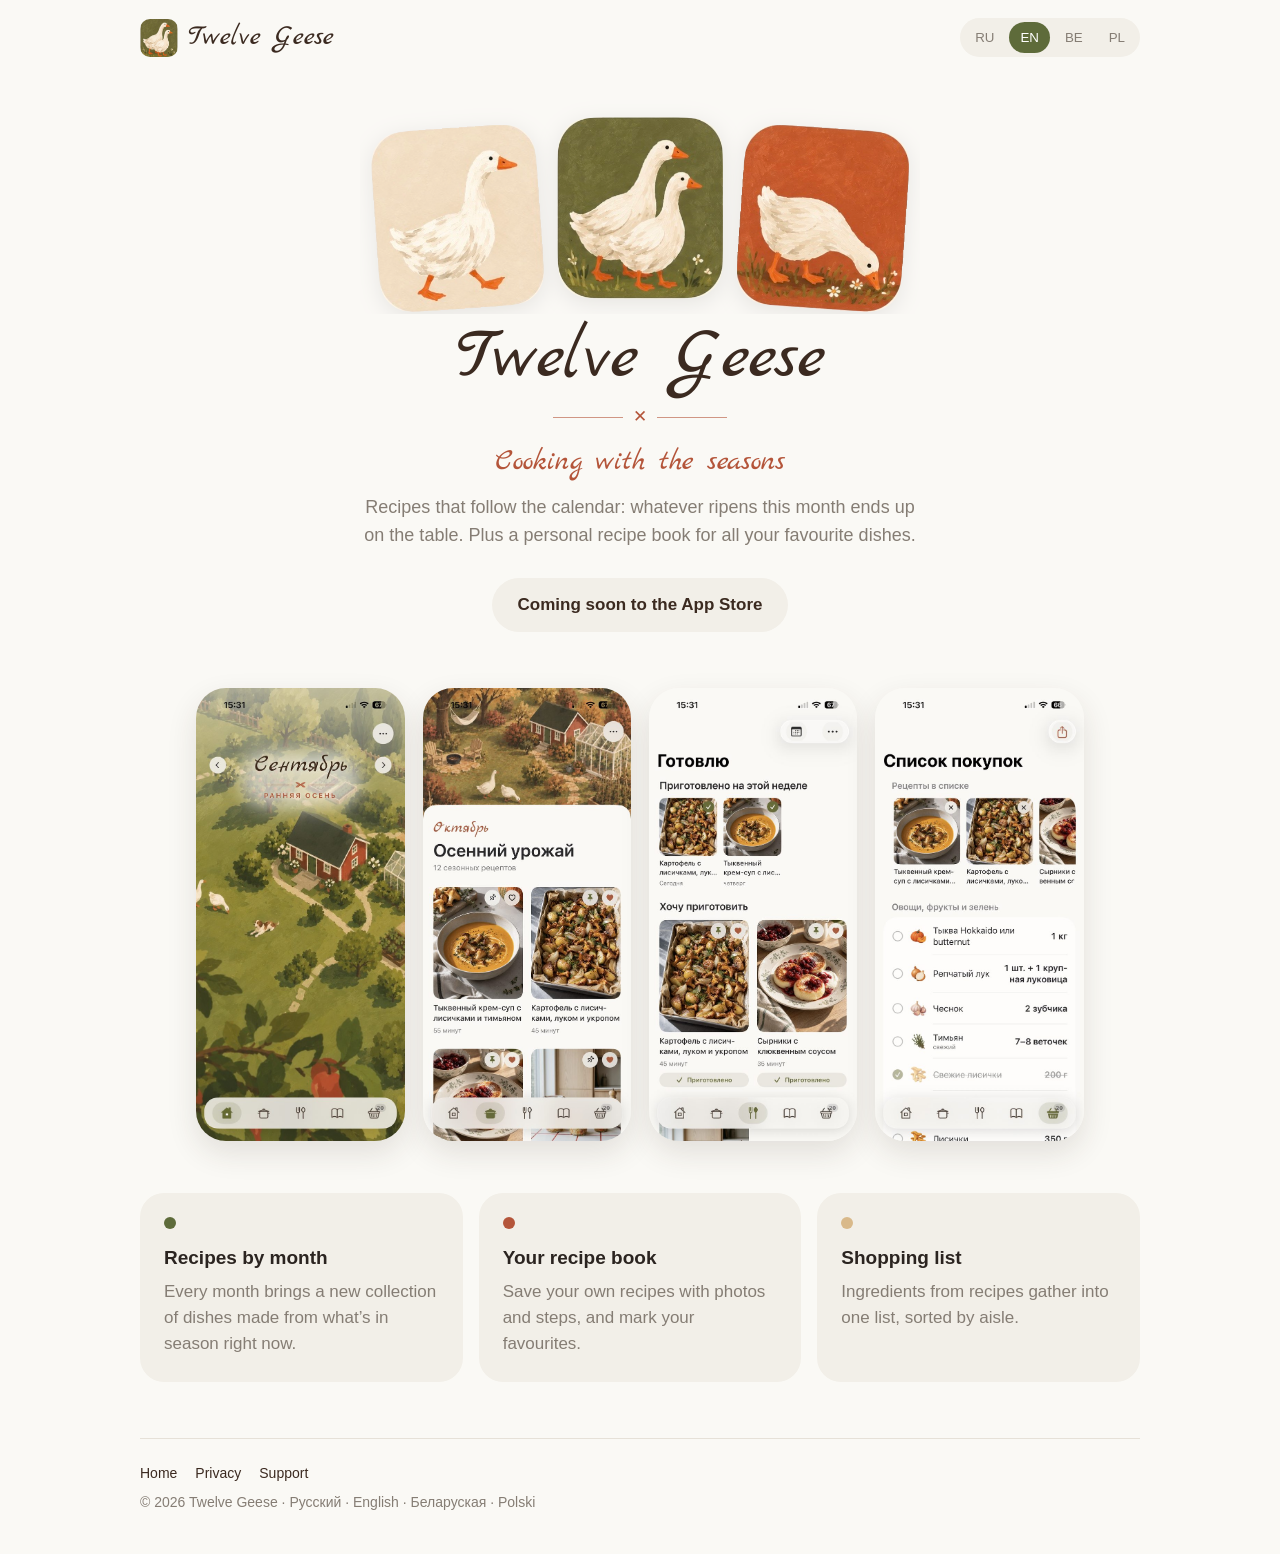
==== index.html @ 575ad0f3 "Add files via upload" ====
<!doctype html>
<html lang="ru">
<head>
<meta charset="utf-8">
<meta name="viewport" content="width=device-width, initial-scale=1">
<title>Twelve Geese</title>
<meta name="description" content="Twelve Geese — сезонные рецепты и личная книга рецептов для iPhone.">
<meta property="og:title" content="Twelve Geese">
<meta property="og:image" content="img/geese.png">
<link rel="icon" href="img/goose-icon.png">
<link rel="apple-touch-icon" href="img/goose-icon.png">
<link rel="preconnect" href="https://fonts.googleapis.com">
<link rel="preconnect" href="https://fonts.gstatic.com" crossorigin>
<link href="https://fonts.googleapis.com/css2?family=Marck+Script&display=swap" rel="stylesheet">
<link rel="stylesheet" href="style.css">
<script src="config.js"></script>
<script src="i18n.js"></script>
</head>
<body>
<span hidden ></span>
<div class="wrap">
<header>
  <a class="logo" href="index.html"><img src="img/goose-icon.png" alt="">Twelve Geese</a>
  <div class="langs" role="group" aria-label="Language">
    <button data-lang="ru">RU</button><button data-lang="en">EN</button><button data-lang="be">BE</button><button data-lang="pl">PL</button>
  </div>
</header>
<main>
<section class="hero">
  <img class="geese" src="img/geese.png" alt="Twelve Geese" width="975" height="375">
  <h1>Twelve Geese</h1>
  <div class="bow" aria-hidden="true">✕</div>
  <p class="tagline" data-i18n="tagline">Готовим по сезону</p>
  <p class="lead" data-i18n="lead"></p>
  <a id="store" class="store soon">Скоро в App Store</a>
</section>
<section class="shots" aria-label="Screenshots">
  <img src="img/autumn.jpg" alt="" loading="lazy">
  <img src="img/collection.jpg" alt="" loading="lazy">
  <img src="img/cooking.jpg" alt="" loading="lazy">
  <img src="img/shopping.jpg" alt="" loading="lazy">
</section>
<section class="features">
  <div class="feature"><div class="dot" style="background:#5E6B3A"></div><h3 data-i18n="f1_t"></h3><p data-i18n="f1_d"></p></div>
  <div class="feature"><div class="dot" style="background:#B4553A"></div><h3 data-i18n="f2_t"></h3><p data-i18n="f2_d"></p></div>
  <div class="feature"><div class="dot" style="background:#D9B98A"></div><h3 data-i18n="f3_t"></h3><p data-i18n="f3_d"></p></div>
</section>
</main>
<footer>
  <nav><a href="index.html" data-i18n="nav_home">Главная</a><a href="privacy.html" data-i18n="nav_privacy">Конфиденциальность</a><a href="support.html" data-i18n="nav_support">Поддержка</a></nav>
  © 2026 Twelve Geese · <span data-i18n="langs"></span>
</footer>
</div>
</body>
</html>
---- style.css ----
:root {
  --bg: #FAF9F5;
  --card: #F2EFE8;
  --text: #2B2420;
  --muted: #857D74;
  --brown: #3B2A20;
  --olive: #5E6B3A;
  --carrot: #B4553A;
  --line: #E6E1D8;
  color-scheme: light;
}
* { box-sizing: border-box; }
html { -webkit-text-size-adjust: 100%; }
body {
  margin: 0; background: var(--bg); color: var(--text);
  font: 17px/1.55 -apple-system, BlinkMacSystemFont, "SF Pro Text", "Segoe UI", Roboto, sans-serif;
}
a { color: var(--carrot); }
.wrap { max-width: 1040px; margin: 0 auto; padding: 0 20px; }

header { display: flex; align-items: center; justify-content: space-between; gap: 12px; flex-wrap: wrap; padding: 18px 0; }
.logo { display: flex; align-items: center; gap: 10px; text-decoration: none; color: var(--brown); font: 28px/1 "Marck Script", cursive; }
.logo img { width: 38px; height: 38px; border-radius: 10px; object-fit: cover; }
.langs { display: flex; gap: 4px; background: var(--card); padding: 4px; border-radius: 999px; }
.langs button {
  border: 0; background: none; font: 600 13px/1 inherit; font-family: inherit; color: var(--muted);
  padding: 8px 11px; border-radius: 999px; cursor: pointer;
}
.langs button[aria-pressed="true"] { background: var(--olive); color: #fff; }

.hero { text-align: center; padding: 24px 0 48px; }
.hero img.geese { width: min(560px, 100%); height: auto; display: block; margin: 0 auto 8px; }
.hero h1 { font: 72px/1.05 "Marck Script", cursive; color: var(--brown); margin: 0; }
.bow { display: flex; align-items: center; justify-content: center; gap: 10px; margin: 6px 0 14px; color: var(--carrot); }
.bow::before, .bow::after { content: ""; width: 70px; height: 1px; background: var(--carrot); opacity: .6; }
.tagline { font: 30px/1.2 "Marck Script", cursive; color: var(--carrot); margin: 0 0 14px; }
.lead { max-width: 560px; margin: 0 auto 28px; color: var(--muted); font-size: 18px; }
.store {
  display: inline-block; background: var(--brown); color: #fff; text-decoration: none;
  padding: 14px 26px; border-radius: 999px; font-weight: 600;
}
.store.soon { background: var(--card); color: var(--brown); }

.shots { display: flex; gap: 18px; overflow-x: auto; padding: 8px 4px 28px; scroll-snap-type: x mandatory; }
.shots img {
  flex: 0 0 auto; width: 230px; height: auto; border-radius: 30px; scroll-snap-align: center;
  box-shadow: 0 12px 30px rgba(59,42,32,.12);
}
@media (min-width: 1000px) { .shots { justify-content: center; overflow: visible; } .shots img { width: 21%; } }

.features { display: grid; grid-template-columns: repeat(auto-fit, minmax(240px, 1fr)); gap: 16px; padding: 24px 0 56px; }
.feature { background: var(--card); border-radius: 24px; padding: 24px; }
.feature h3 { margin: 0 0 6px; font-size: 19px; }
.feature p { margin: 0; color: var(--muted); }
.dot { width: 12px; height: 12px; border-radius: 50%; margin-bottom: 14px; }

.page { max-width: 720px; padding-bottom: 56px; }
.page h1 { font: 48px/1.1 "Marck Script", cursive; color: var(--brown); margin: 24px 0 4px; }
.page h2 { font-size: 20px; margin: 30px 0 6px; }
.page p { margin: 0 0 10px; }
.date { color: var(--muted); font-size: 15px; }
details { background: var(--card); border-radius: 18px; padding: 16px 20px; margin-bottom: 10px; }
summary { font-weight: 600; cursor: pointer; }
details p { margin: 10px 0 0; color: #5A524B; }

footer { border-top: 1px solid var(--line); padding: 24px 0 40px; color: var(--muted); font-size: 14px; }
footer nav { display: flex; gap: 18px; flex-wrap: wrap; margin-bottom: 8px; }
footer a { color: var(--brown); text-decoration: none; }

@media (max-width: 560px) {
  .hero h1 { font-size: 54px; }
  .tagline { font-size: 26px; }
  .page h1 { font-size: 40px; }
  .shots img { width: 62vw; }
}
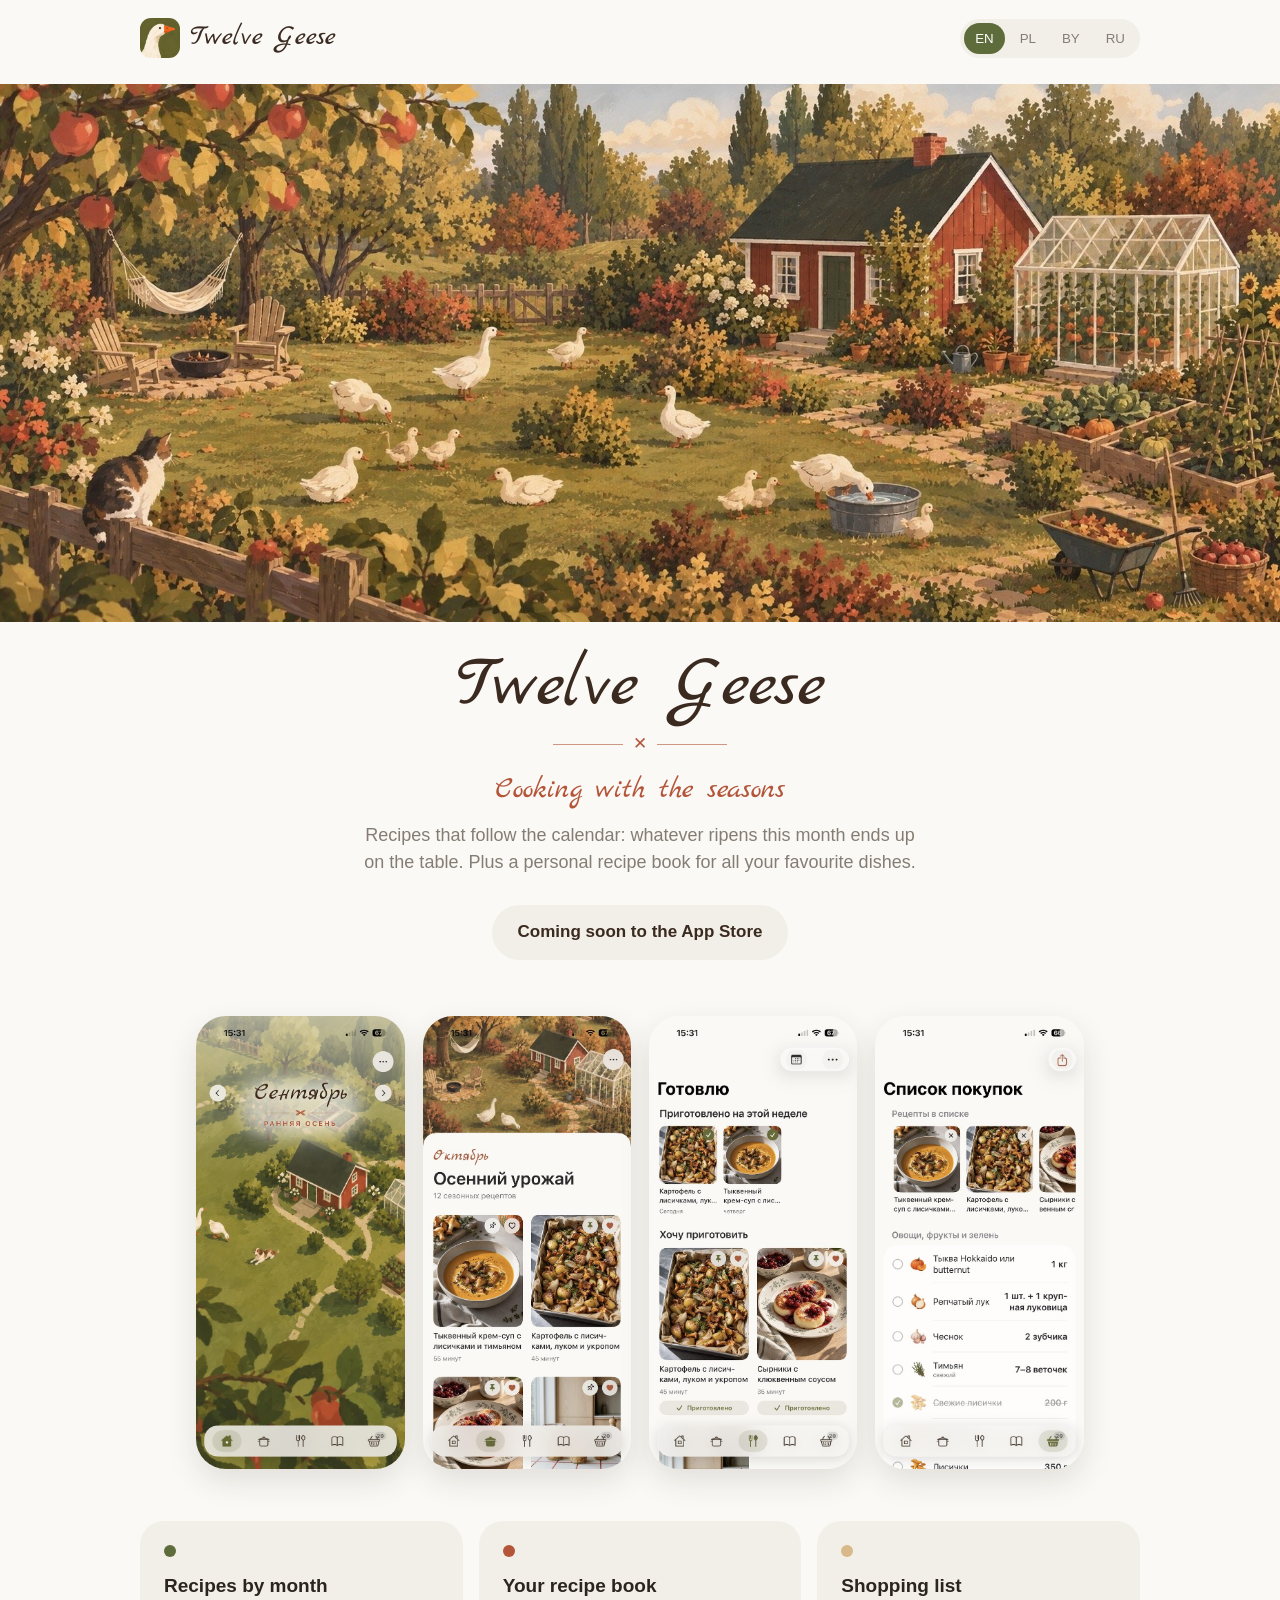
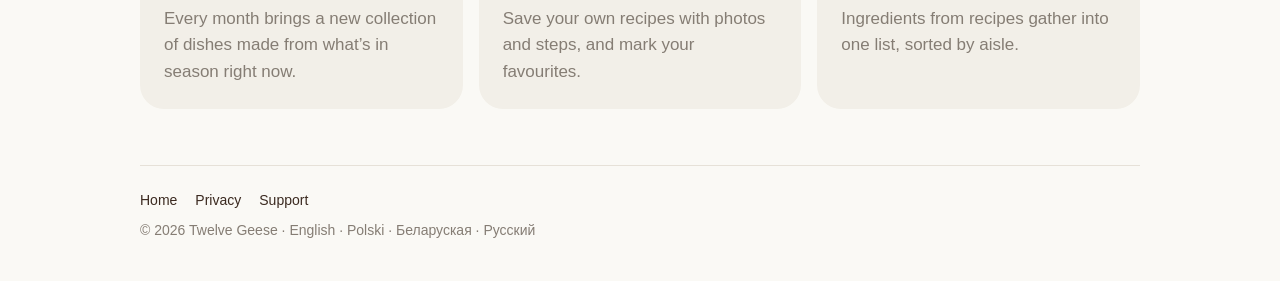
==== commit 2a9889f5: "Add files via upload" ====
--- a/index.html
+++ b/index.html
@@ -6,9 +6,9 @@
 <title>Twelve Geese</title>
 <meta name="description" content="Twelve Geese — сезонные рецепты и личная книга рецептов для iPhone.">
 <meta property="og:title" content="Twelve Geese">
-<meta property="og:image" content="img/geese.png">
-<link rel="icon" href="img/goose-icon.png">
-<link rel="apple-touch-icon" href="img/goose-icon.png">
+<meta property="og:image" content="img/banner.jpg">
+<link rel="icon" href="img/logo.png">
+<link rel="apple-touch-icon" href="img/logo.png">
 <link rel="preconnect" href="https://fonts.googleapis.com">
 <link rel="preconnect" href="https://fonts.gstatic.com" crossorigin>
 <link href="https://fonts.googleapis.com/css2?family=Marck+Script&display=swap" rel="stylesheet">
@@ -20,14 +20,14 @@
 <span hidden ></span>
 <div class="wrap">
 <header>
-  <a class="logo" href="index.html"><img src="img/goose-icon.png" alt="">Twelve Geese</a>
+  <a class="logo" href="index.html"><img src="img/logo.png" alt="">Twelve Geese</a>
   <div class="langs" role="group" aria-label="Language">
-    <button data-lang="ru">RU</button><button data-lang="en">EN</button><button data-lang="be">BE</button><button data-lang="pl">PL</button>
+    <button data-lang="en">EN</button><button data-lang="pl">PL</button><button data-lang="be">BY</button><button data-lang="ru">RU</button>
   </div>
 </header>
 <main>
 <section class="hero">
-  <img class="geese" src="img/geese.png" alt="Twelve Geese" width="975" height="375">
+  <img class="banner" src="img/banner.jpg" alt="Twelve Geese" width="1600" height="640">
   <h1>Twelve Geese</h1>
   <div class="bow" aria-hidden="true">✕</div>
   <p class="tagline" data-i18n="tagline">Готовим по сезону</p>
--- a/style.css
+++ b/style.css
@@ -12,7 +12,7 @@
 * { box-sizing: border-box; }
 html { -webkit-text-size-adjust: 100%; }
 body {
-  margin: 0; background: var(--bg); color: var(--text);
+  margin: 0; overflow-x: hidden; background: var(--bg); color: var(--text);
   font: 17px/1.55 -apple-system, BlinkMacSystemFont, "SF Pro Text", "Segoe UI", Roboto, sans-serif;
 }
 a { color: var(--carrot); }
@@ -20,7 +20,7 @@
 
 header { display: flex; align-items: center; justify-content: space-between; gap: 12px; flex-wrap: wrap; padding: 18px 0; }
 .logo { display: flex; align-items: center; gap: 10px; text-decoration: none; color: var(--brown); font: 28px/1 "Marck Script", cursive; }
-.logo img { width: 38px; height: 38px; border-radius: 10px; object-fit: cover; }
+.logo img { width: 40px; height: 40px; border-radius: 11px; object-fit: cover; }
 .langs { display: flex; gap: 4px; background: var(--card); padding: 4px; border-radius: 999px; }
 .langs button {
   border: 0; background: none; font: 600 13px/1 inherit; font-family: inherit; color: var(--muted);
@@ -28,8 +28,12 @@
 }
 .langs button[aria-pressed="true"] { background: var(--olive); color: #fff; }
 
-.hero { text-align: center; padding: 24px 0 48px; }
-.hero img.geese { width: min(560px, 100%); height: auto; display: block; margin: 0 auto 8px; }
+.hero { text-align: center; padding: 8px 0 48px; }
+.hero img.banner {
+  width: 100vw; max-width: none; margin: 0 0 28px calc(50% - 50vw);
+  height: clamp(260px, 42vw, 640px); object-fit: cover; object-position: center 60%;
+  display: block; border-radius: 0;
+}
 .hero h1 { font: 72px/1.05 "Marck Script", cursive; color: var(--brown); margin: 0; }
 .bow { display: flex; align-items: center; justify-content: center; gap: 10px; margin: 6px 0 14px; color: var(--carrot); }
 .bow::before, .bow::after { content: ""; width: 70px; height: 1px; background: var(--carrot); opacity: .6; }
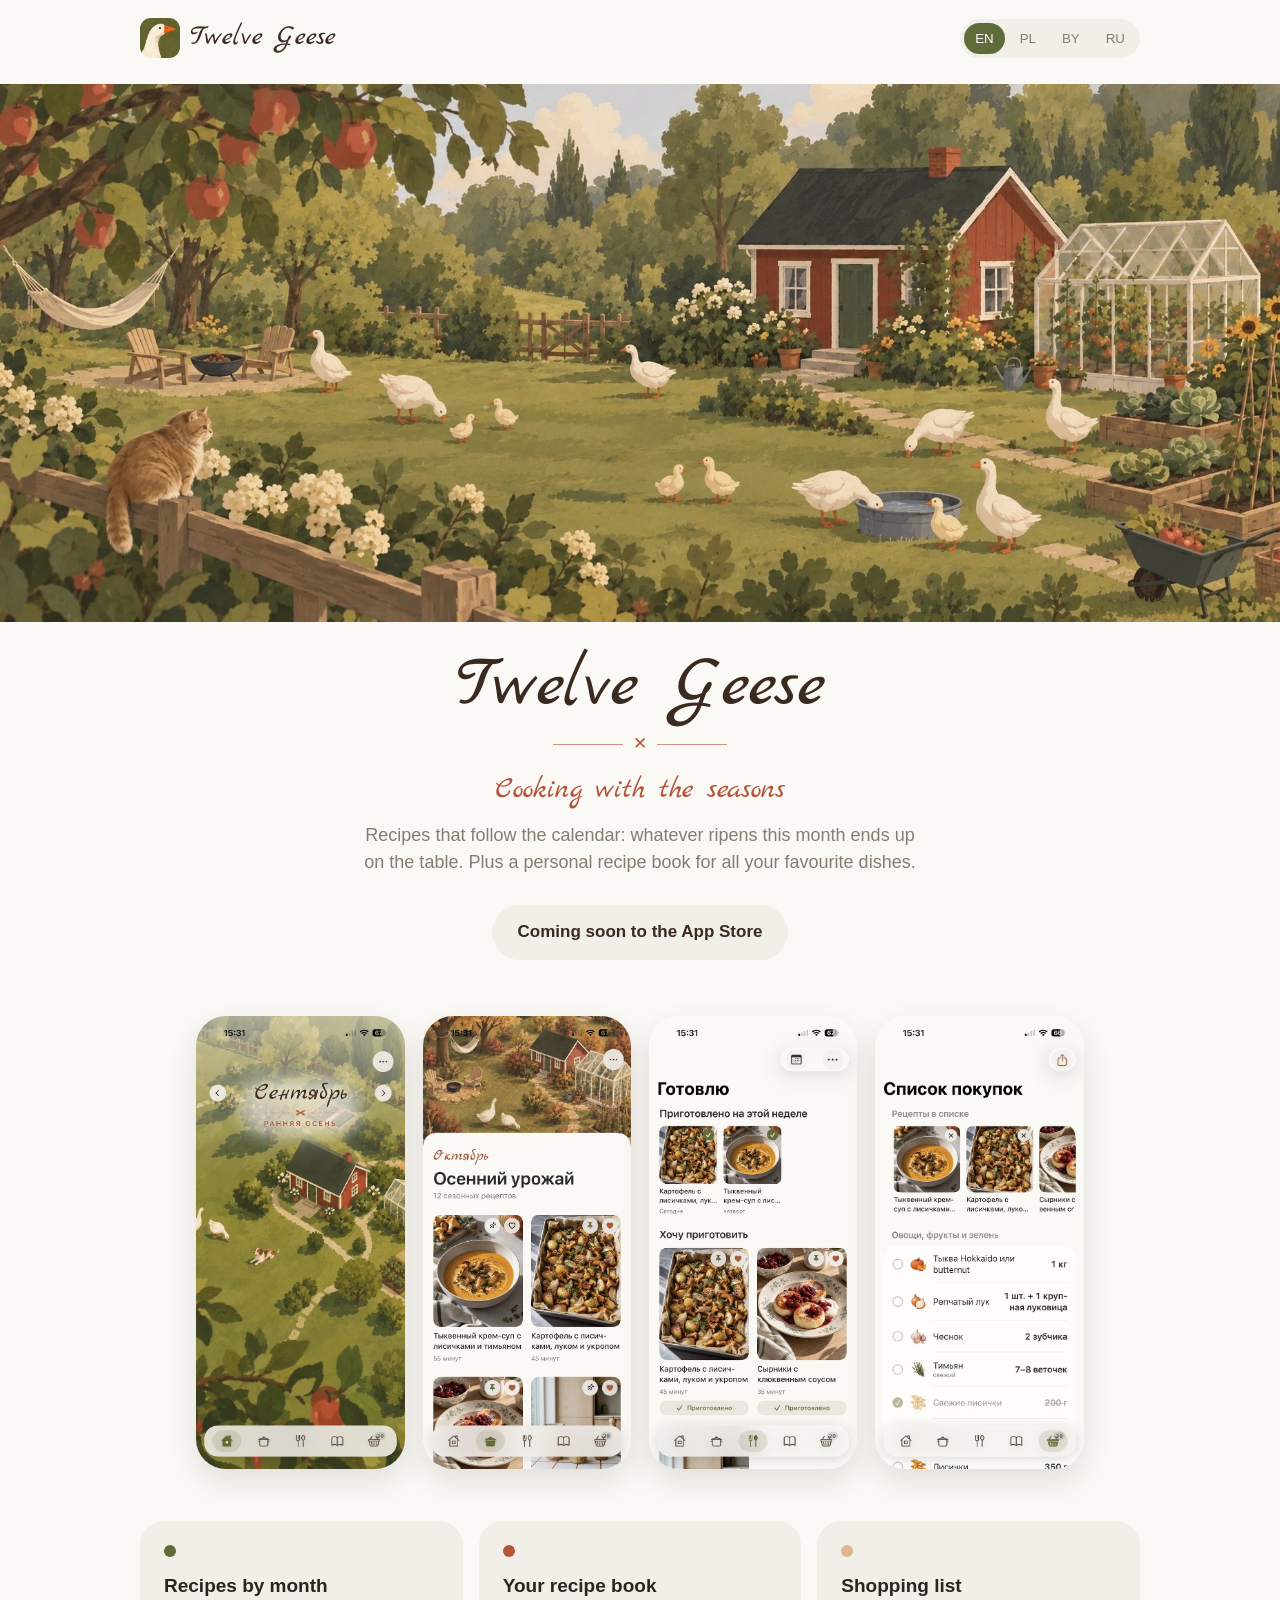
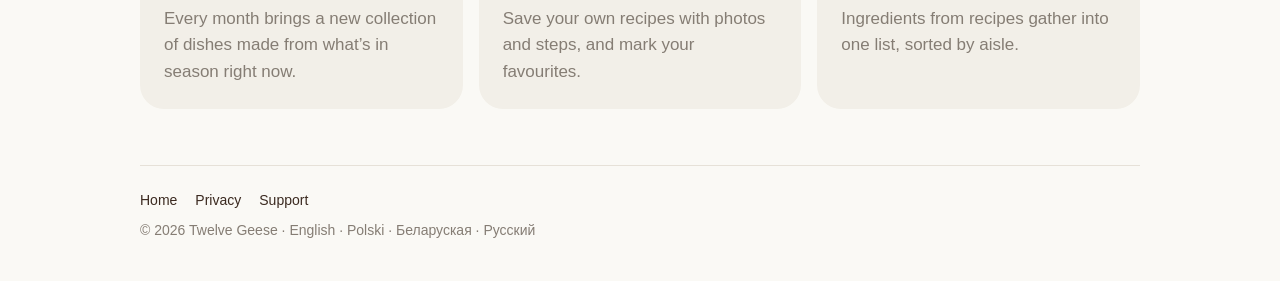
==== commit c3366352: "Add files via upload" ====
--- a/index.html
+++ b/index.html
@@ -6,15 +6,15 @@
 <title>Twelve Geese</title>
 <meta name="description" content="Twelve Geese — сезонные рецепты и личная книга рецептов для iPhone.">
 <meta property="og:title" content="Twelve Geese">
-<meta property="og:image" content="img/banner.jpg">
+<meta property="og:image" content="img/banner.jpg?v=3">
 <link rel="icon" href="img/logo.png">
 <link rel="apple-touch-icon" href="img/logo.png">
 <link rel="preconnect" href="https://fonts.googleapis.com">
 <link rel="preconnect" href="https://fonts.gstatic.com" crossorigin>
 <link href="https://fonts.googleapis.com/css2?family=Marck+Script&display=swap" rel="stylesheet">
-<link rel="stylesheet" href="style.css">
+<link rel="stylesheet" href="style.css?v=3">
 <script src="config.js"></script>
-<script src="i18n.js"></script>
+<script src="i18n.js?v=3"></script>
 </head>
 <body>
 <span hidden ></span>
@@ -27,7 +27,7 @@
 </header>
 <main>
 <section class="hero">
-  <img class="banner" src="img/banner.jpg" alt="Twelve Geese" width="1600" height="640">
+  <img class="banner" src="img/banner.jpg?v=3" alt="Twelve Geese" width="1600" height="640">
   <h1>Twelve Geese</h1>
   <div class="bow" aria-hidden="true">✕</div>
   <p class="tagline" data-i18n="tagline">Готовим по сезону</p>
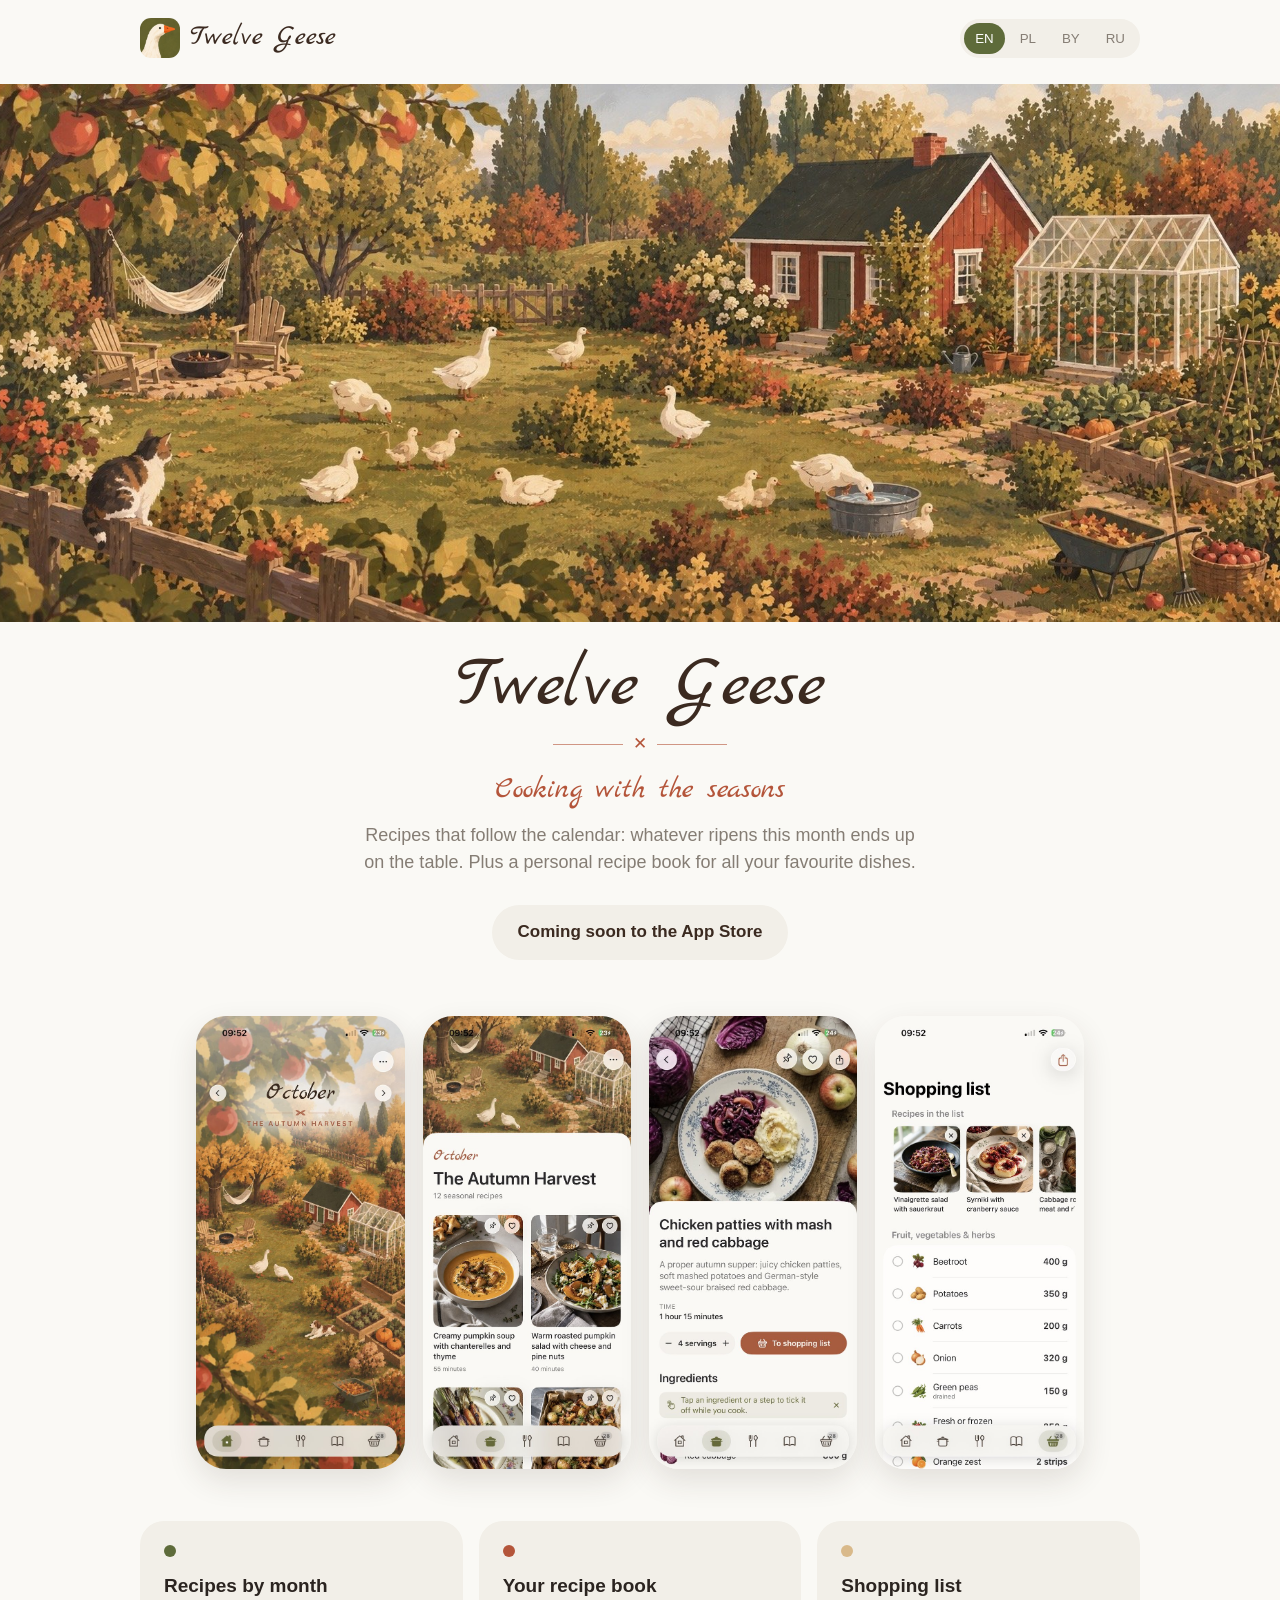
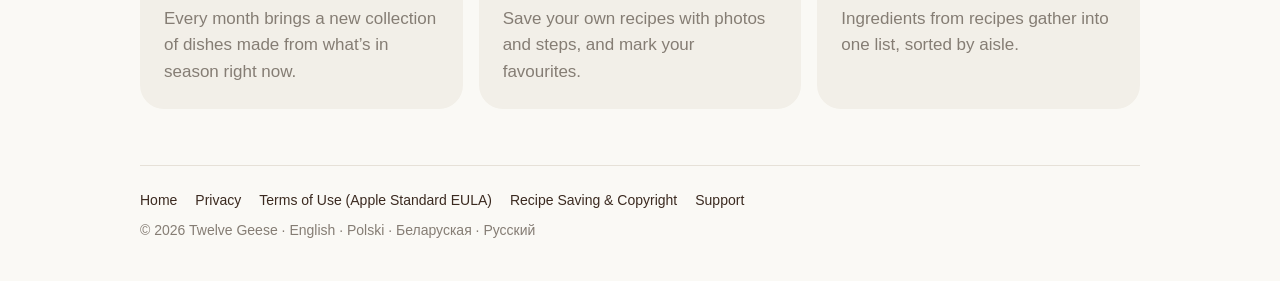
==== commit c71261d9: "Add files via upload" ====
--- a/index.html
+++ b/index.html
@@ -6,18 +6,14 @@
 <title>Twelve Geese</title>
 <meta name="description" content="Twelve Geese — сезонные рецепты и личная книга рецептов для iPhone.">
 <meta property="og:title" content="Twelve Geese">
-<meta property="og:image" content="img/banner.jpg?v=3">
+<meta property="og:image" content="img/banner.jpg">
 <link rel="icon" href="img/logo.png">
 <link rel="apple-touch-icon" href="img/logo.png">
-<link rel="preconnect" href="https://fonts.googleapis.com">
-<link rel="preconnect" href="https://fonts.gstatic.com" crossorigin>
-<link href="https://fonts.googleapis.com/css2?family=Marck+Script&display=swap" rel="stylesheet">
-<link rel="stylesheet" href="style.css?v=3">
+<link rel="stylesheet" href="style.css?v=5">
 <script src="config.js"></script>
-<script src="i18n.js?v=3"></script>
+<script src="i18n.js?v=5"></script>
 </head>
 <body>
-<span hidden ></span>
 <div class="wrap">
 <header>
   <a class="logo" href="index.html"><img src="img/logo.png" alt="">Twelve Geese</a>
@@ -27,7 +23,7 @@
 </header>
 <main>
 <section class="hero">
-  <img class="banner" src="img/banner.jpg?v=3" alt="Twelve Geese" width="1600" height="640">
+  <img class="banner" src="img/banner.jpg" alt="Twelve Geese" width="1600" height="640">
   <h1>Twelve Geese</h1>
   <div class="bow" aria-hidden="true">✕</div>
   <p class="tagline" data-i18n="tagline">Готовим по сезону</p>
@@ -35,10 +31,10 @@
   <a id="store" class="store soon">Скоро в App Store</a>
 </section>
 <section class="shots" aria-label="Screenshots">
-  <img src="img/autumn.jpg" alt="" loading="lazy">
-  <img src="img/collection.jpg" alt="" loading="lazy">
-  <img src="img/cooking.jpg" alt="" loading="lazy">
-  <img src="img/shopping.jpg" alt="" loading="lazy">
+  <img src="img/autumn.jpg" data-shot="1" data-fallback="img/autumn.jpg" alt="" loading="lazy">
+  <img src="img/collection.jpg" data-shot="2" data-fallback="img/collection.jpg" alt="" loading="lazy">
+  <img src="img/cooking.jpg" data-shot="3" data-fallback="img/cooking.jpg" alt="" loading="lazy">
+  <img src="img/shopping.jpg" data-shot="4" data-fallback="img/shopping.jpg" alt="" loading="lazy">
 </section>
 <section class="features">
   <div class="feature"><div class="dot" style="background:#5E6B3A"></div><h3 data-i18n="f1_t"></h3><p data-i18n="f1_d"></p></div>
@@ -47,7 +43,7 @@
 </section>
 </main>
 <footer>
-  <nav><a href="index.html" data-i18n="nav_home">Главная</a><a href="privacy.html" data-i18n="nav_privacy">Конфиденциальность</a><a href="support.html" data-i18n="nav_support">Поддержка</a></nav>
+  <nav><a href="index.html" data-i18n="nav_home">Home</a><a href="privacy.html" data-i18n="nav_privacy">Privacy</a><a href="https://www.apple.com/legal/internet-services/itunes/dev/stdeula/" data-i18n="nav_terms">Terms of Use (Apple Standard EULA)</a><a href="recipe-saving.html" data-i18n="nav_saving">Recipe Saving &amp; Copyright</a><a href="support.html" data-i18n="nav_support">Support</a></nav>
   © 2026 Twelve Geese · <span data-i18n="langs"></span>
 </footer>
 </div>
--- a/style.css
+++ b/style.css
@@ -1,3 +1,4 @@
+@font-face { font-family: "Marck Script"; src: url("fonts/MarckScript-Regular.ttf") format("truetype"); font-display: swap; }
 :root {
   --bg: #FAF9F5;
   --card: #F2EFE8;
